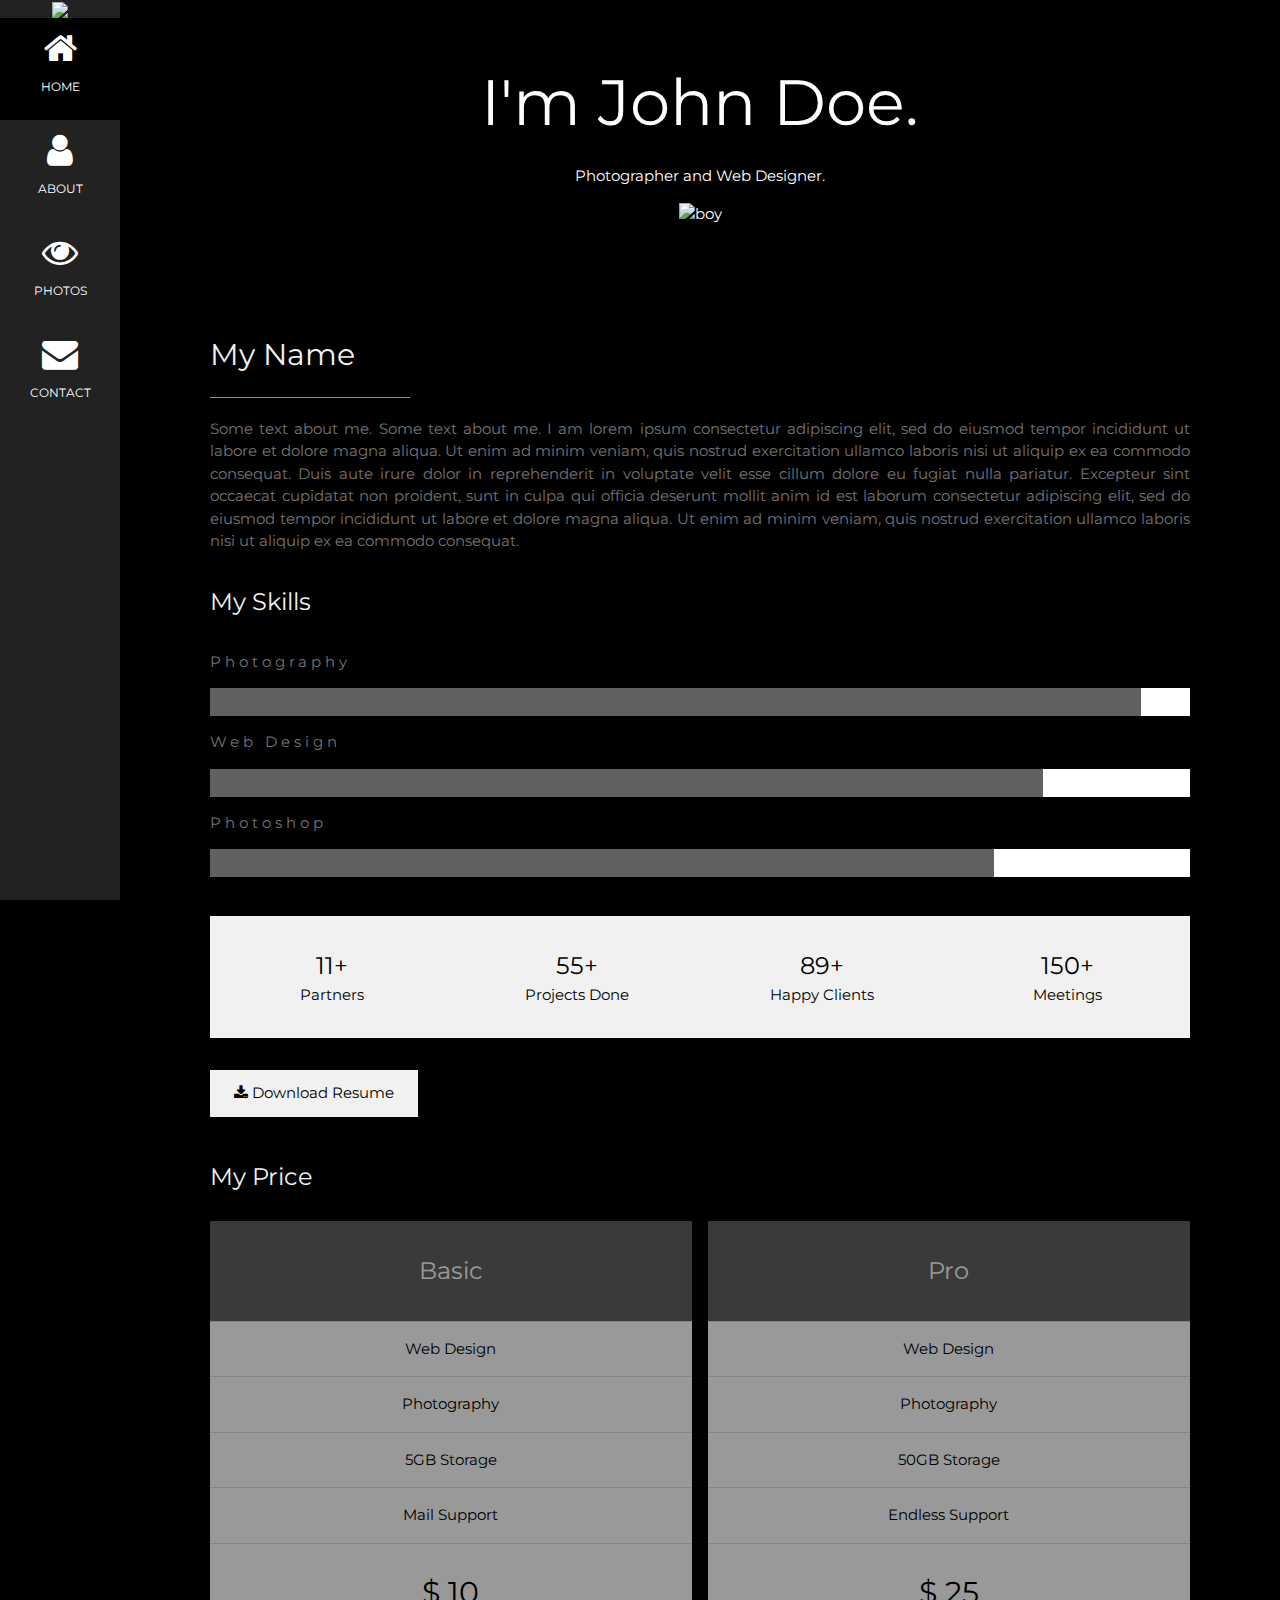
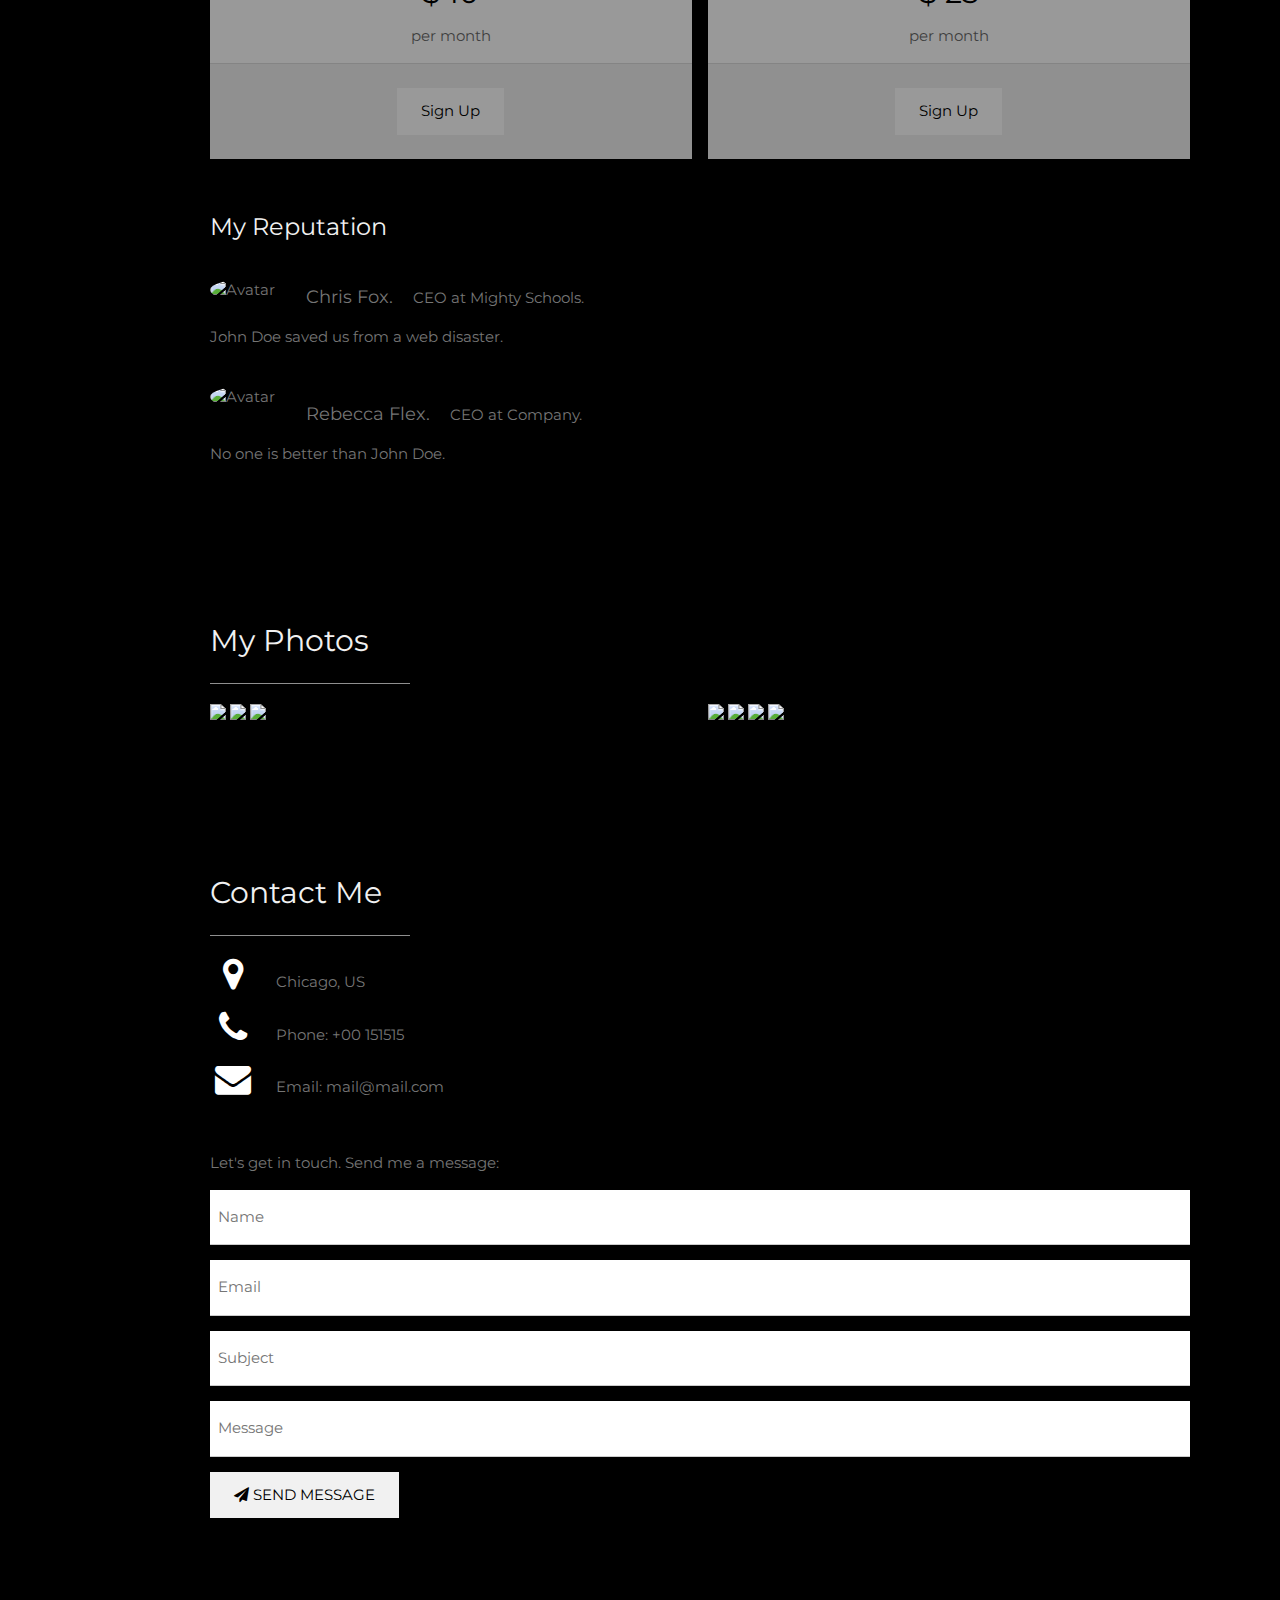
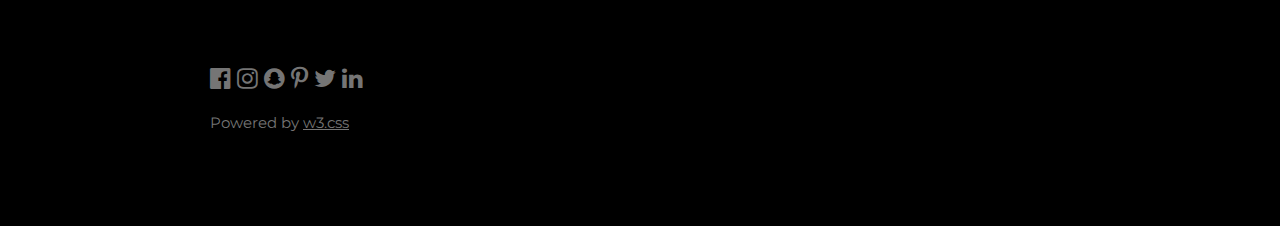
==== index.html @ 0ab986b0 "html: index.html from w3schools -- free to use." ====
<!DOCTYPE html>
<html>
  <head>
    <title>W3.CSS Template</title>
    <meta charset="UTF-8" />
    <meta name="viewport" content="width=device-width, initial-scale=1" />
    <link rel="stylesheet" href="https://www.w3schools.com/w3css/4/w3.css" />
    <link
      rel="stylesheet"
      href="https://fonts.googleapis.com/css?family=Montserrat"
    />
    <link
      rel="stylesheet"
      href="https://cdnjs.cloudflare.com/ajax/libs/font-awesome/4.7.0/css/font-awesome.min.css"
    />
    <style>
      body,
      h1,
      h2,
      h3,
      h4,
      h5,
      h6 {
        font-family: "Montserrat", sans-serif;
      }
      .w3-row-padding img {
        margin-bottom: 12px;
      }
      /* Set the width of the sidebar to 120px */
      .w3-sidebar {
        width: 120px;
        background: #222;
      }
      /* Add a left margin to the "page content" that matches the width of the sidebar (120px) */
      #main {
        margin-left: 120px;
      }
      /* Remove margins from "page content" on small screens */
      @media only screen and (max-width: 600px) {
        #main {
          margin-left: 0;
        }
      }
    </style>
  </head>
  <body class="w3-black">
    <!-- Icon Bar (Sidebar - hidden on small screens) -->
    <nav class="w3-sidebar w3-bar-block w3-small w3-hide-small w3-center">
      <!-- Avatar image in top left corner -->
      <img src="/w3images/avatar_smoke.jpg" style="width: 100%" />
      <a href="#" class="w3-bar-item w3-button w3-padding-large w3-black">
        <i class="fa fa-home w3-xxlarge"></i>
        <p>HOME</p>
      </a>
      <a
        href="#about"
        class="w3-bar-item w3-button w3-padding-large w3-hover-black"
      >
        <i class="fa fa-user w3-xxlarge"></i>
        <p>ABOUT</p>
      </a>
      <a
        href="#photos"
        class="w3-bar-item w3-button w3-padding-large w3-hover-black"
      >
        <i class="fa fa-eye w3-xxlarge"></i>
        <p>PHOTOS</p>
      </a>
      <a
        href="#contact"
        class="w3-bar-item w3-button w3-padding-large w3-hover-black"
      >
        <i class="fa fa-envelope w3-xxlarge"></i>
        <p>CONTACT</p>
      </a>
    </nav>

    <!-- Navbar on small screens (Hidden on medium and large screens) -->
    <div class="w3-top w3-hide-large w3-hide-medium" id="myNavbar">
      <div
        class="w3-bar w3-black w3-opacity w3-hover-opacity-off w3-center w3-small"
      >
        <a href="#" class="w3-bar-item w3-button" style="width: 25% !important"
          >HOME</a
        >
        <a
          href="#about"
          class="w3-bar-item w3-button"
          style="width: 25% !important"
          >ABOUT</a
        >
        <a
          href="#photos"
          class="w3-bar-item w3-button"
          style="width: 25% !important"
          >PHOTOS</a
        >
        <a
          href="#contact"
          class="w3-bar-item w3-button"
          style="width: 25% !important"
          >CONTACT</a
        >
      </div>
    </div>

    <!-- Page Content -->
    <div class="w3-padding-large" id="main">
      <!-- Header/Home -->
      <header class="w3-container w3-padding-32 w3-center w3-black" id="home">
        <h1 class="w3-jumbo">
          <span class="w3-hide-small">I'm</span> John Doe.
        </h1>
        <p>Photographer and Web Designer.</p>
        <img
          src="/w3images/man_smoke.jpg"
          alt="boy"
          class="w3-image"
          width="992"
          height="1108"
        />
      </header>

      <!-- About Section -->
      <div class="w3-content w3-justify w3-text-grey w3-padding-64" id="about">
        <h2 class="w3-text-light-grey">My Name</h2>
        <hr style="width: 200px" class="w3-opacity" />
        <p>
          Some text about me. Some text about me. I am lorem ipsum consectetur
          adipiscing elit, sed do eiusmod tempor incididunt ut labore et dolore
          magna aliqua. Ut enim ad minim veniam, quis nostrud exercitation
          ullamco laboris nisi ut aliquip ex ea commodo consequat. Duis aute
          irure dolor in reprehenderit in voluptate velit esse cillum dolore eu
          fugiat nulla pariatur. Excepteur sint occaecat cupidatat non proident,
          sunt in culpa qui officia deserunt mollit anim id est laborum
          consectetur adipiscing elit, sed do eiusmod tempor incididunt ut
          labore et dolore magna aliqua. Ut enim ad minim veniam, quis nostrud
          exercitation ullamco laboris nisi ut aliquip ex ea commodo consequat.
        </p>
        <h3 class="w3-padding-16 w3-text-light-grey">My Skills</h3>
        <p class="w3-wide">Photography</p>
        <div class="w3-white">
          <div class="w3-dark-grey" style="height: 28px; width: 95%"></div>
        </div>
        <p class="w3-wide">Web Design</p>
        <div class="w3-white">
          <div class="w3-dark-grey" style="height: 28px; width: 85%"></div>
        </div>
        <p class="w3-wide">Photoshop</p>
        <div class="w3-white">
          <div class="w3-dark-grey" style="height: 28px; width: 80%"></div>
        </div>
        <br />

        <div class="w3-row w3-center w3-padding-16 w3-section w3-light-grey">
          <div class="w3-quarter w3-section">
            <span class="w3-xlarge">11+</span><br />
            Partners
          </div>
          <div class="w3-quarter w3-section">
            <span class="w3-xlarge">55+</span><br />
            Projects Done
          </div>
          <div class="w3-quarter w3-section">
            <span class="w3-xlarge">89+</span><br />
            Happy Clients
          </div>
          <div class="w3-quarter w3-section">
            <span class="w3-xlarge">150+</span><br />
            Meetings
          </div>
        </div>

        <button class="w3-button w3-light-grey w3-padding-large w3-section">
          <i class="fa fa-download"></i> Download Resume
        </button>

        <!-- Grid for pricing tables -->
        <h3 class="w3-padding-16 w3-text-light-grey">My Price</h3>
        <div class="w3-row-padding" style="margin: 0 -16px">
          <div class="w3-half w3-margin-bottom">
            <ul
              class="w3-ul w3-white w3-center w3-opacity w3-hover-opacity-off"
            >
              <li class="w3-dark-grey w3-xlarge w3-padding-32">Basic</li>
              <li class="w3-padding-16">Web Design</li>
              <li class="w3-padding-16">Photography</li>
              <li class="w3-padding-16">5GB Storage</li>
              <li class="w3-padding-16">Mail Support</li>
              <li class="w3-padding-16">
                <h2>$ 10</h2>
                <span class="w3-opacity">per month</span>
              </li>
              <li class="w3-light-grey w3-padding-24">
                <button
                  class="w3-button w3-white w3-padding-large w3-hover-black"
                >
                  Sign Up
                </button>
              </li>
            </ul>
          </div>

          <div class="w3-half">
            <ul
              class="w3-ul w3-white w3-center w3-opacity w3-hover-opacity-off"
            >
              <li class="w3-dark-grey w3-xlarge w3-padding-32">Pro</li>
              <li class="w3-padding-16">Web Design</li>
              <li class="w3-padding-16">Photography</li>
              <li class="w3-padding-16">50GB Storage</li>
              <li class="w3-padding-16">Endless Support</li>
              <li class="w3-padding-16">
                <h2>$ 25</h2>
                <span class="w3-opacity">per month</span>
              </li>
              <li class="w3-light-grey w3-padding-24">
                <button
                  class="w3-button w3-white w3-padding-large w3-hover-black"
                >
                  Sign Up
                </button>
              </li>
            </ul>
          </div>
          <!-- End Grid/Pricing tables -->
        </div>

        <!-- Testimonials -->
        <h3 class="w3-padding-24 w3-text-light-grey">My Reputation</h3>
        <img
          src="/w3images/bandmember.jpg"
          alt="Avatar"
          class="w3-left w3-circle w3-margin-right"
          style="width: 80px"
        />
        <p>
          <span class="w3-large w3-margin-right">Chris Fox.</span> CEO at Mighty
          Schools.
        </p>
        <p>John Doe saved us from a web disaster.</p>
        <br />

        <img
          src="/w3images/avatar_g2.jpg"
          alt="Avatar"
          class="w3-left w3-circle w3-margin-right"
          style="width: 80px"
        />
        <p>
          <span class="w3-large w3-margin-right">Rebecca Flex.</span> CEO at
          Company.
        </p>
        <p>No one is better than John Doe.</p>
        <!-- End About Section -->
      </div>

      <!-- Portfolio Section -->
      <div class="w3-padding-64 w3-content" id="photos">
        <h2 class="w3-text-light-grey">My Photos</h2>
        <hr style="width: 200px" class="w3-opacity" />

        <!-- Grid for photos -->
        <div class="w3-row-padding" style="margin: 0 -16px">
          <div class="w3-half">
            <img src="/w3images/wedding.jpg" style="width: 100%" />
            <img src="/w3images/rocks.jpg" style="width: 100%" />
            <img src="/w3images/sailboat.jpg" style="width: 100%" />
          </div>

          <div class="w3-half">
            <img src="/w3images/underwater.jpg" style="width: 100%" />
            <img src="/w3images/chef.jpg" style="width: 100%" />
            <img src="/w3images/wedding.jpg" style="width: 100%" />
            <img src="/w3images/p6.jpg" style="width: 100%" />
          </div>
          <!-- End photo grid -->
        </div>
        <!-- End Portfolio Section -->
      </div>

      <!-- Contact Section -->
      <div class="w3-padding-64 w3-content w3-text-grey" id="contact">
        <h2 class="w3-text-light-grey">Contact Me</h2>
        <hr style="width: 200px" class="w3-opacity" />

        <div class="w3-section">
          <p>
            <i
              class="fa fa-map-marker fa-fw w3-text-white w3-xxlarge w3-margin-right"
            ></i>
            Chicago, US
          </p>
          <p>
            <i
              class="fa fa-phone fa-fw w3-text-white w3-xxlarge w3-margin-right"
            ></i>
            Phone: +00 151515
          </p>
          <p>
            <i
              class="fa fa-envelope fa-fw w3-text-white w3-xxlarge w3-margin-right"
            >
            </i>
            Email: mail@mail.com
          </p>
        </div>
        <br />
        <p>Let's get in touch. Send me a message:</p>

        <form action="/action_page.php" target="_blank">
          <p>
            <input
              class="w3-input w3-padding-16"
              type="text"
              placeholder="Name"
              required
              name="Name"
            />
          </p>
          <p>
            <input
              class="w3-input w3-padding-16"
              type="text"
              placeholder="Email"
              required
              name="Email"
            />
          </p>
          <p>
            <input
              class="w3-input w3-padding-16"
              type="text"
              placeholder="Subject"
              required
              name="Subject"
            />
          </p>
          <p>
            <input
              class="w3-input w3-padding-16"
              type="text"
              placeholder="Message"
              required
              name="Message"
            />
          </p>
          <p>
            <button
              class="w3-button w3-light-grey w3-padding-large"
              type="submit"
            >
              <i class="fa fa-paper-plane"></i> SEND MESSAGE
            </button>
          </p>
        </form>
        <!-- End Contact Section -->
      </div>

      <!-- Footer -->
      <footer class="w3-content w3-padding-64 w3-text-grey w3-xlarge">
        <i class="fa fa-facebook-official w3-hover-opacity"></i>
        <i class="fa fa-instagram w3-hover-opacity"></i>
        <i class="fa fa-snapchat w3-hover-opacity"></i>
        <i class="fa fa-pinterest-p w3-hover-opacity"></i>
        <i class="fa fa-twitter w3-hover-opacity"></i>
        <i class="fa fa-linkedin w3-hover-opacity"></i>
        <p class="w3-medium">
          Powered by
          <a
            href="https://www.w3schools.com/w3css/default.asp"
            target="_blank"
            class="w3-hover-text-green"
            >w3.css</a
          >
        </p>
        <!-- End footer -->
      </footer>

      <!-- END PAGE CONTENT -->
    </div>
  </body>
</html>
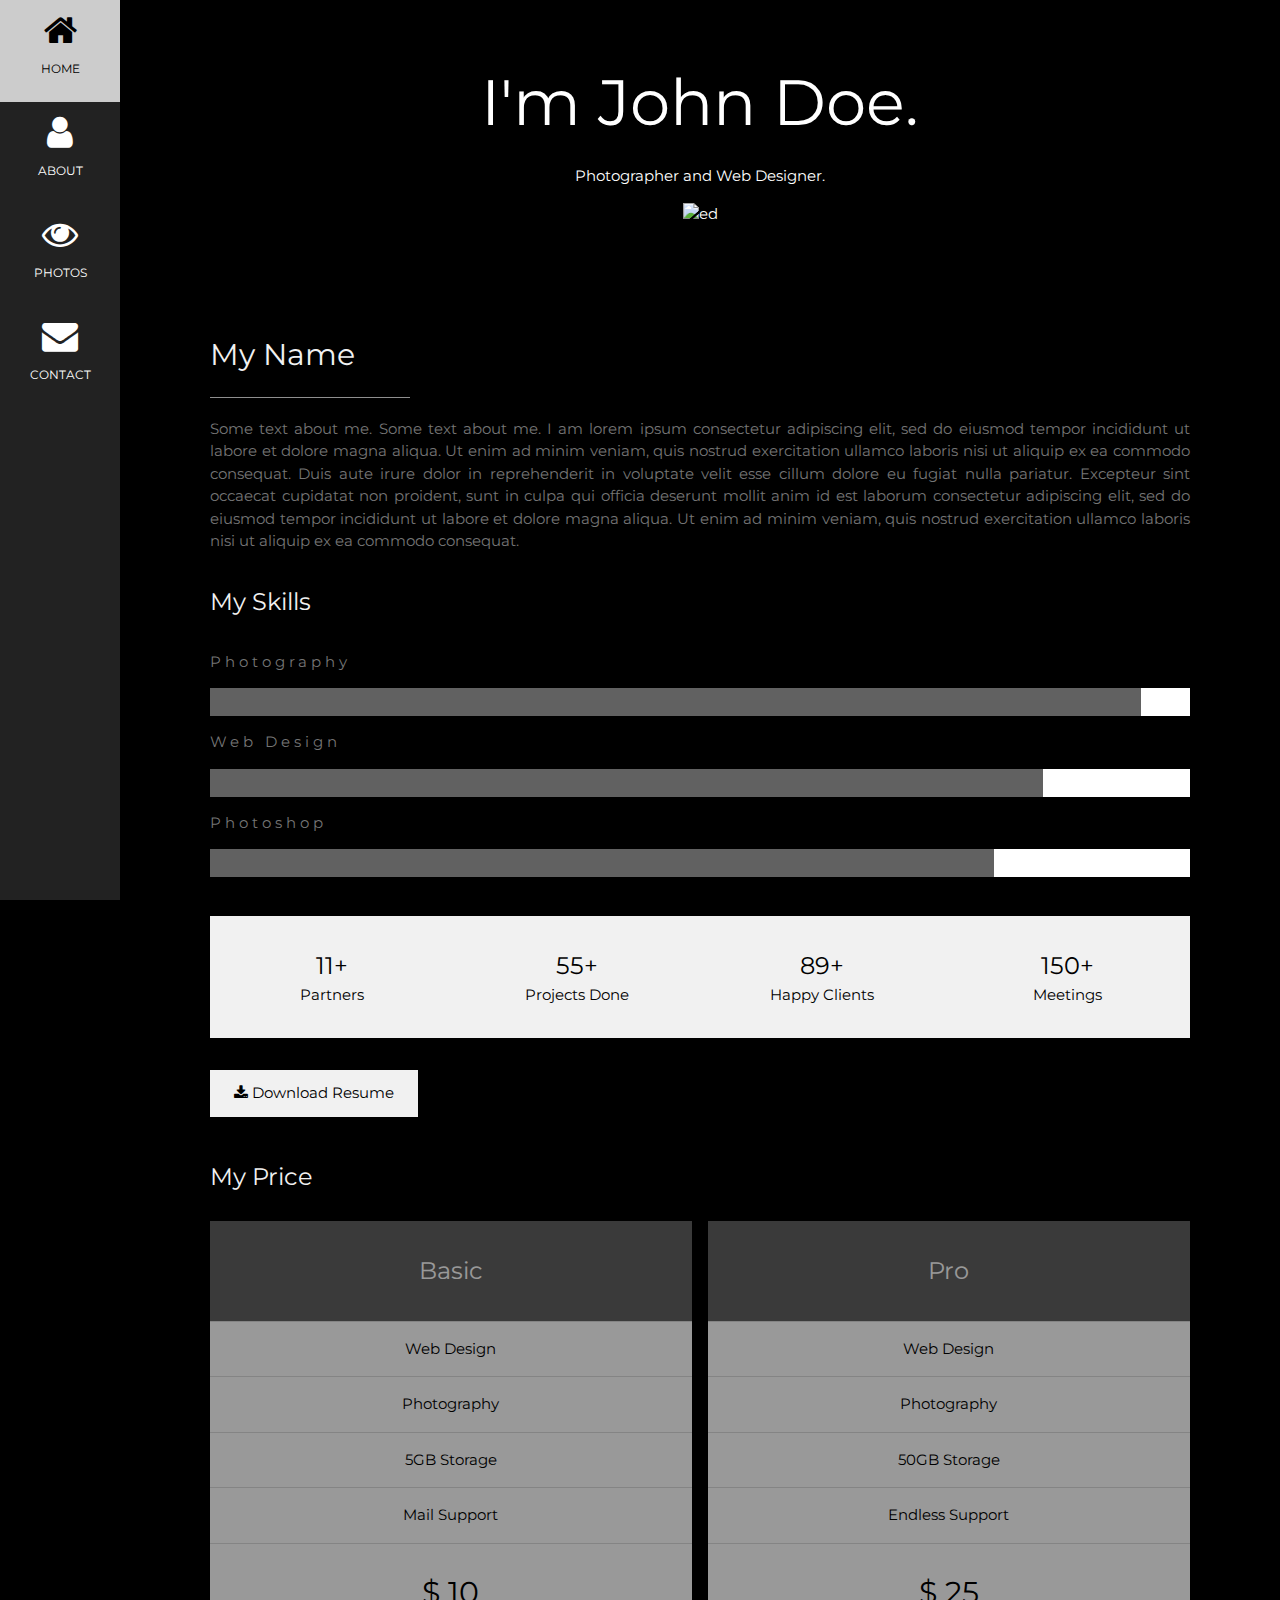
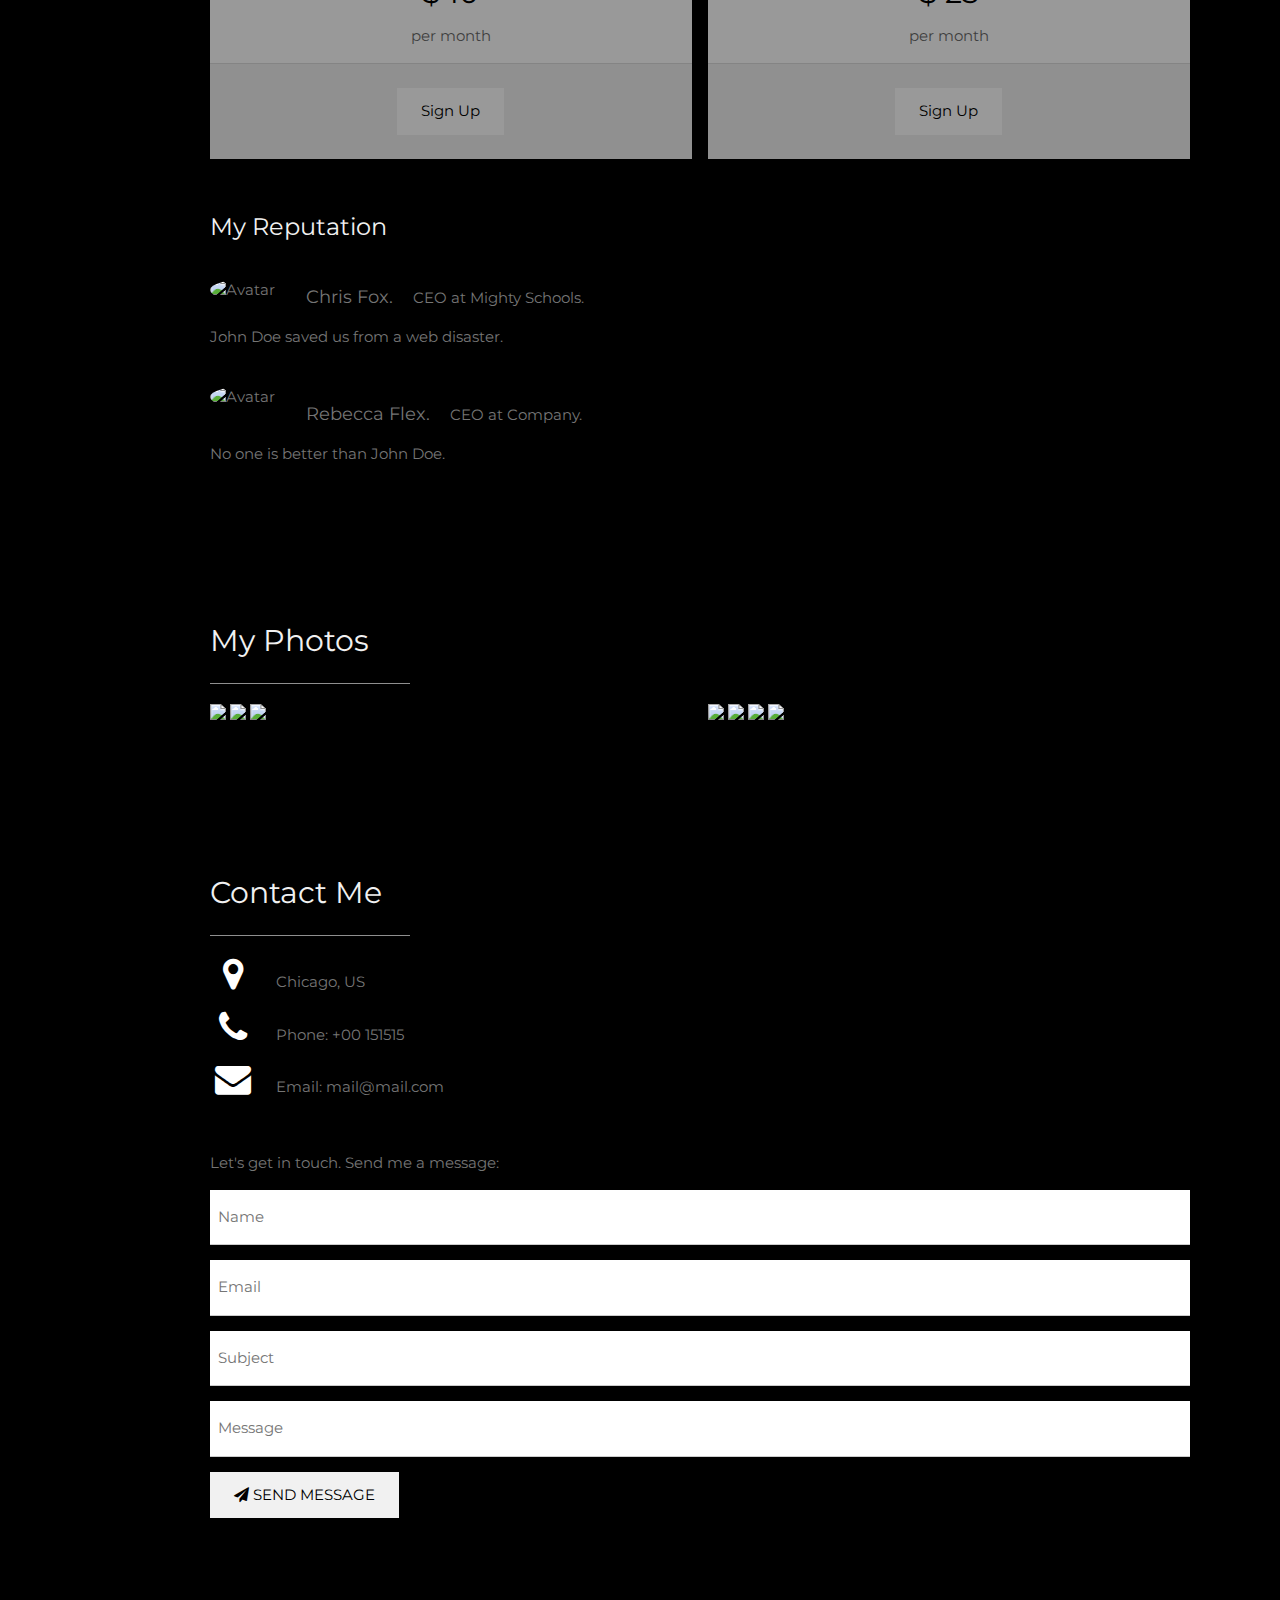
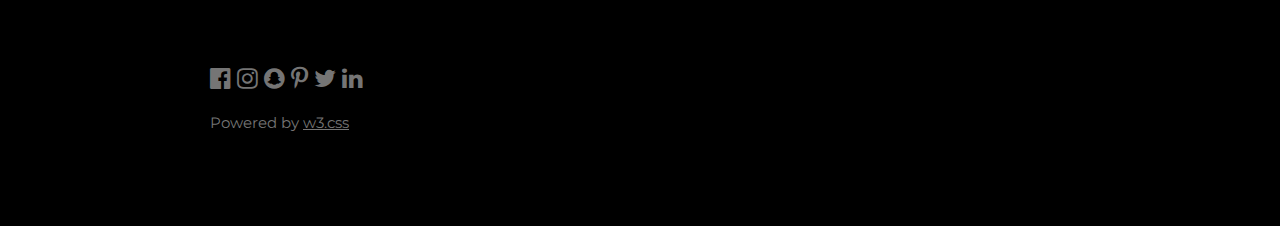
==== commit d5333517: "assets: add ed.png as main image." ====
--- a/index.html
+++ b/index.html
@@ -47,7 +47,7 @@
     <!-- Icon Bar (Sidebar - hidden on small screens) -->
     <nav class="w3-sidebar w3-bar-block w3-small w3-hide-small w3-center">
       <!-- Avatar image in top left corner -->
-      <img src="/w3images/avatar_smoke.jpg" style="width: 100%" />
+      <!-- <img src="/images/ed.png" style="width: 100%" /> -->
       <a href="#" class="w3-bar-item w3-button w3-padding-large w3-black">
         <i class="fa fa-home w3-xxlarge"></i>
         <p>HOME</p>
@@ -113,8 +113,8 @@
         </h1>
         <p>Photographer and Web Designer.</p>
         <img
-          src="/w3images/man_smoke.jpg"
-          alt="boy"
+          src="/images/ed.png"
+          alt="ed"
           class="w3-image"
           width="992"
           height="1108"
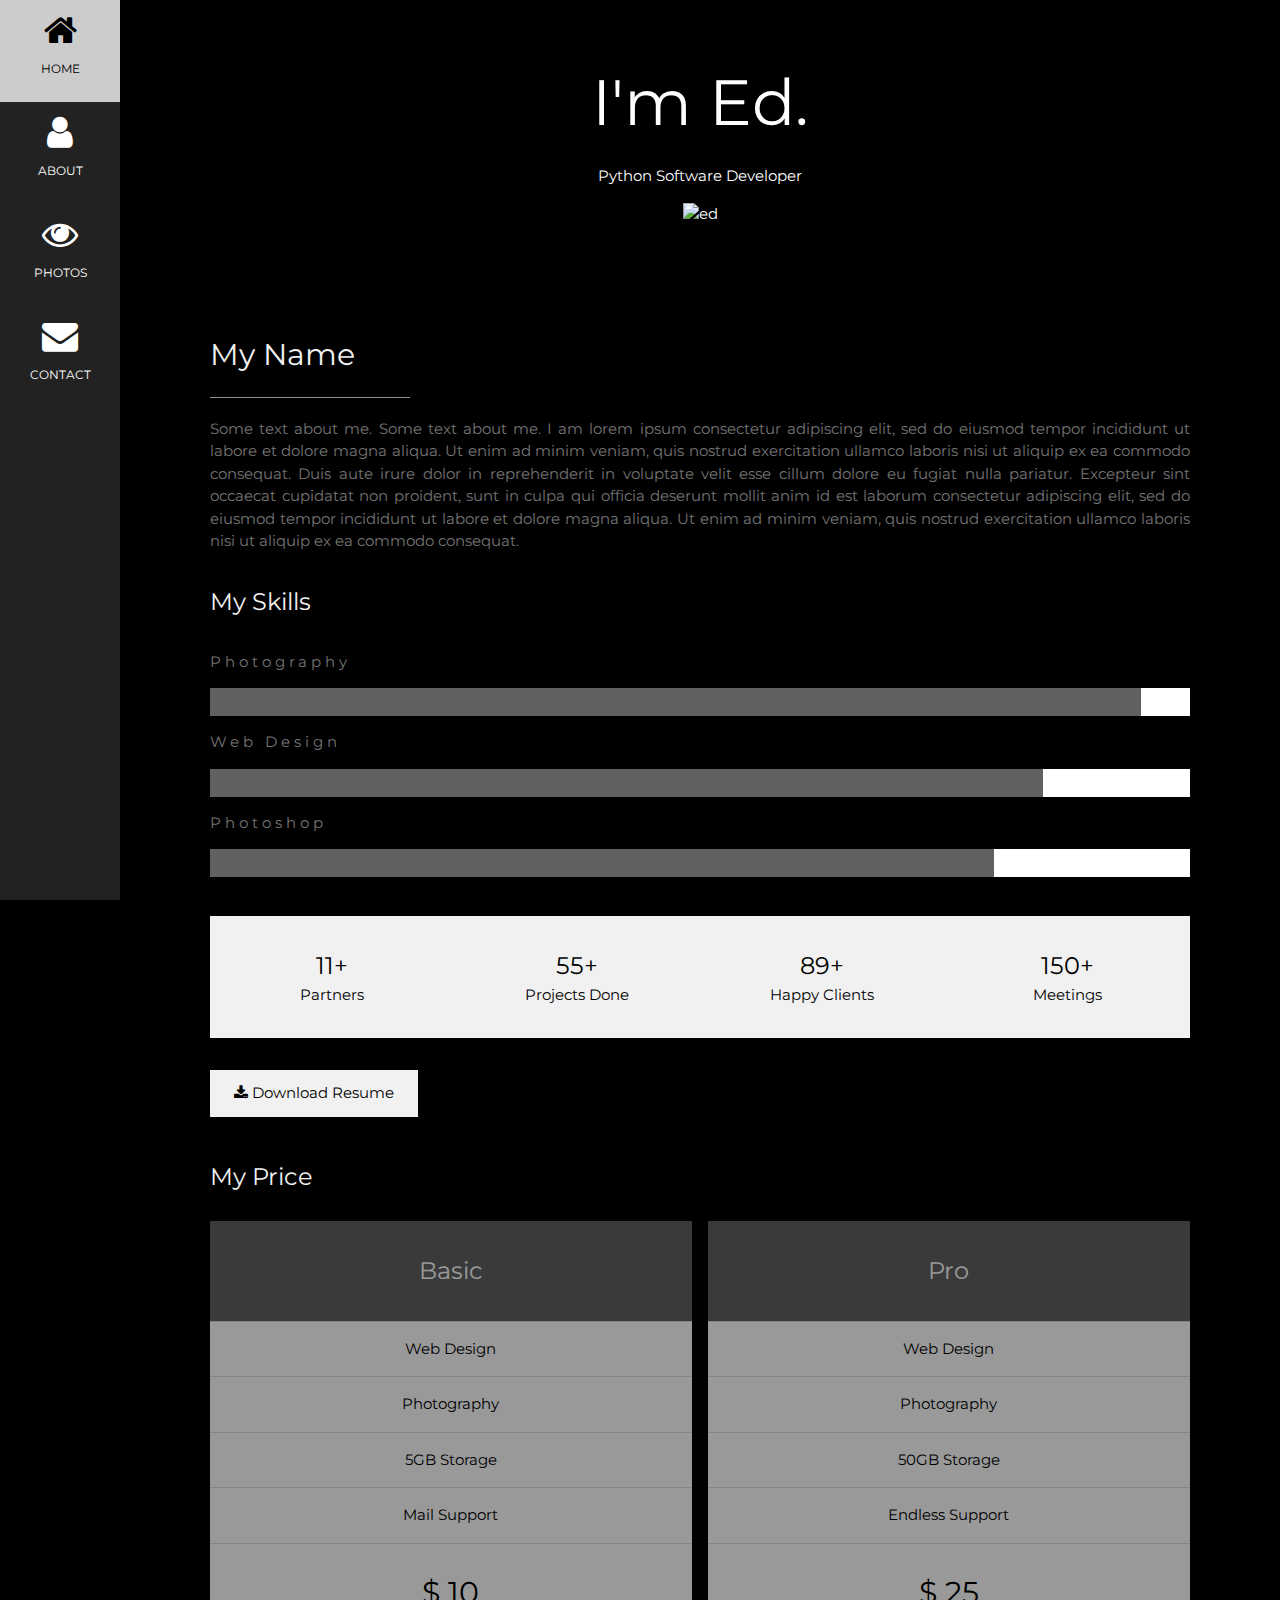
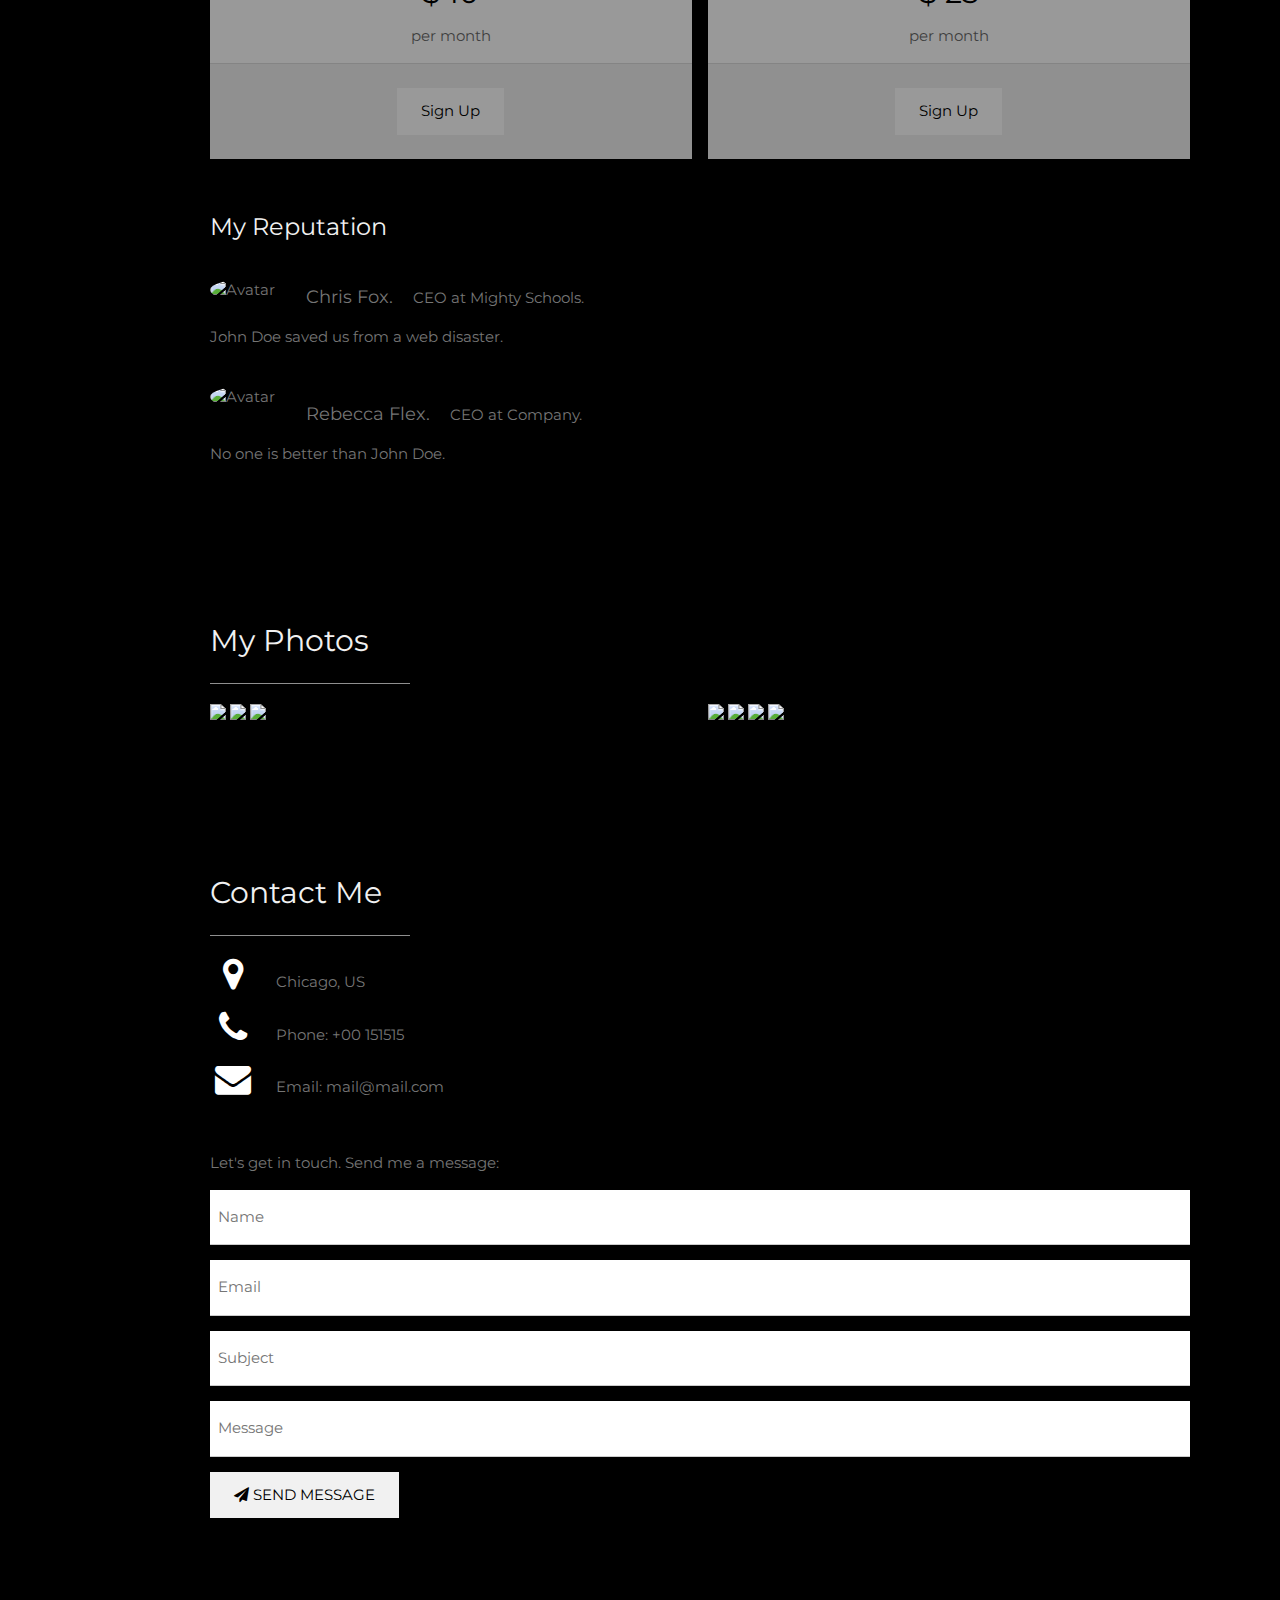
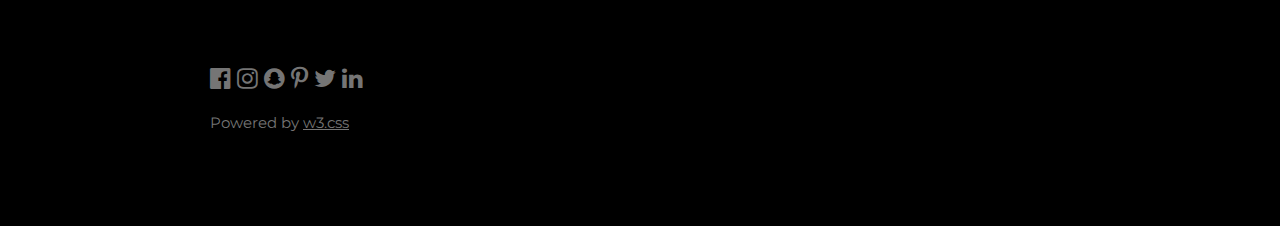
==== commit b4df6097: "html: update name and title." ====
--- a/index.html
+++ b/index.html
@@ -108,10 +108,8 @@
     <div class="w3-padding-large" id="main">
       <!-- Header/Home -->
       <header class="w3-container w3-padding-32 w3-center w3-black" id="home">
-        <h1 class="w3-jumbo">
-          <span class="w3-hide-small">I'm</span> John Doe.
-        </h1>
-        <p>Photographer and Web Designer.</p>
+        <h1 class="w3-jumbo"><span class="w3-hide-small">I'm</span> Ed.</h1>
+        <p>Python Software Developer</p>
         <img
           src="/images/ed.png"
           alt="ed"
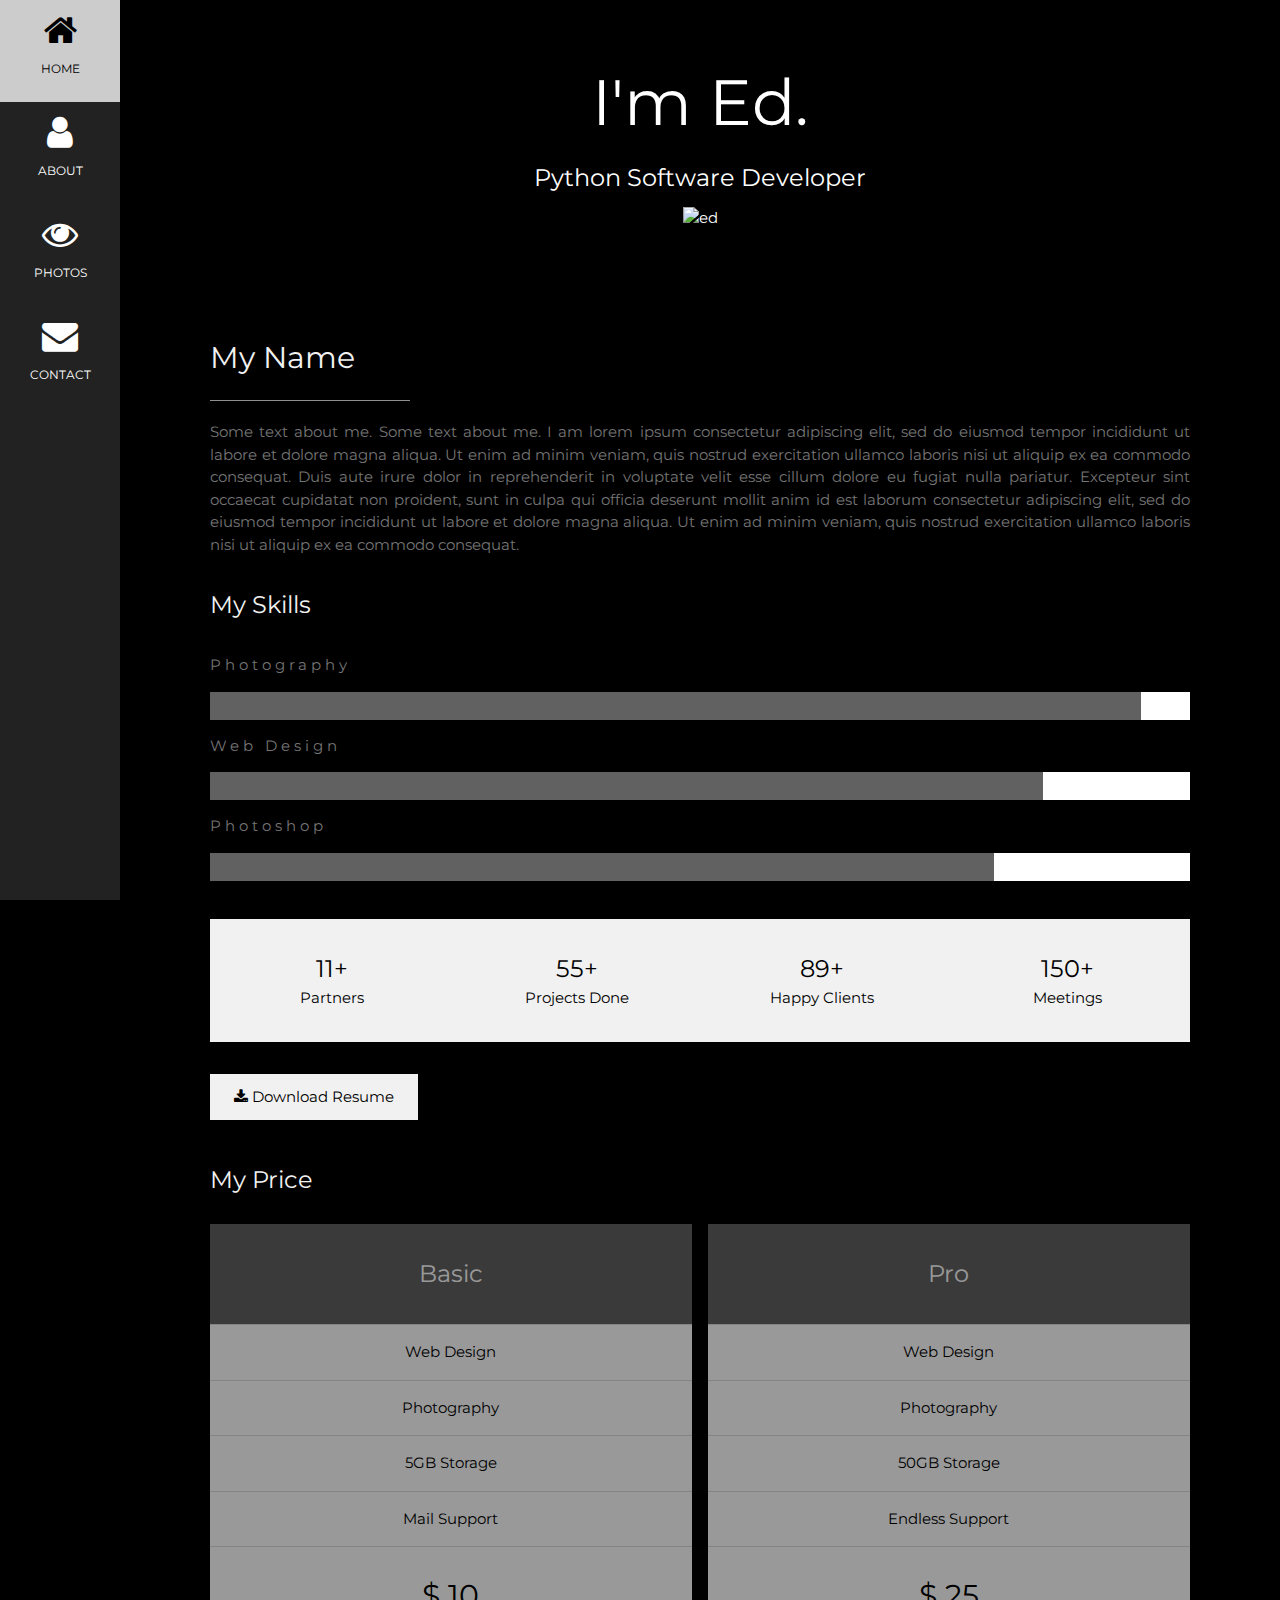
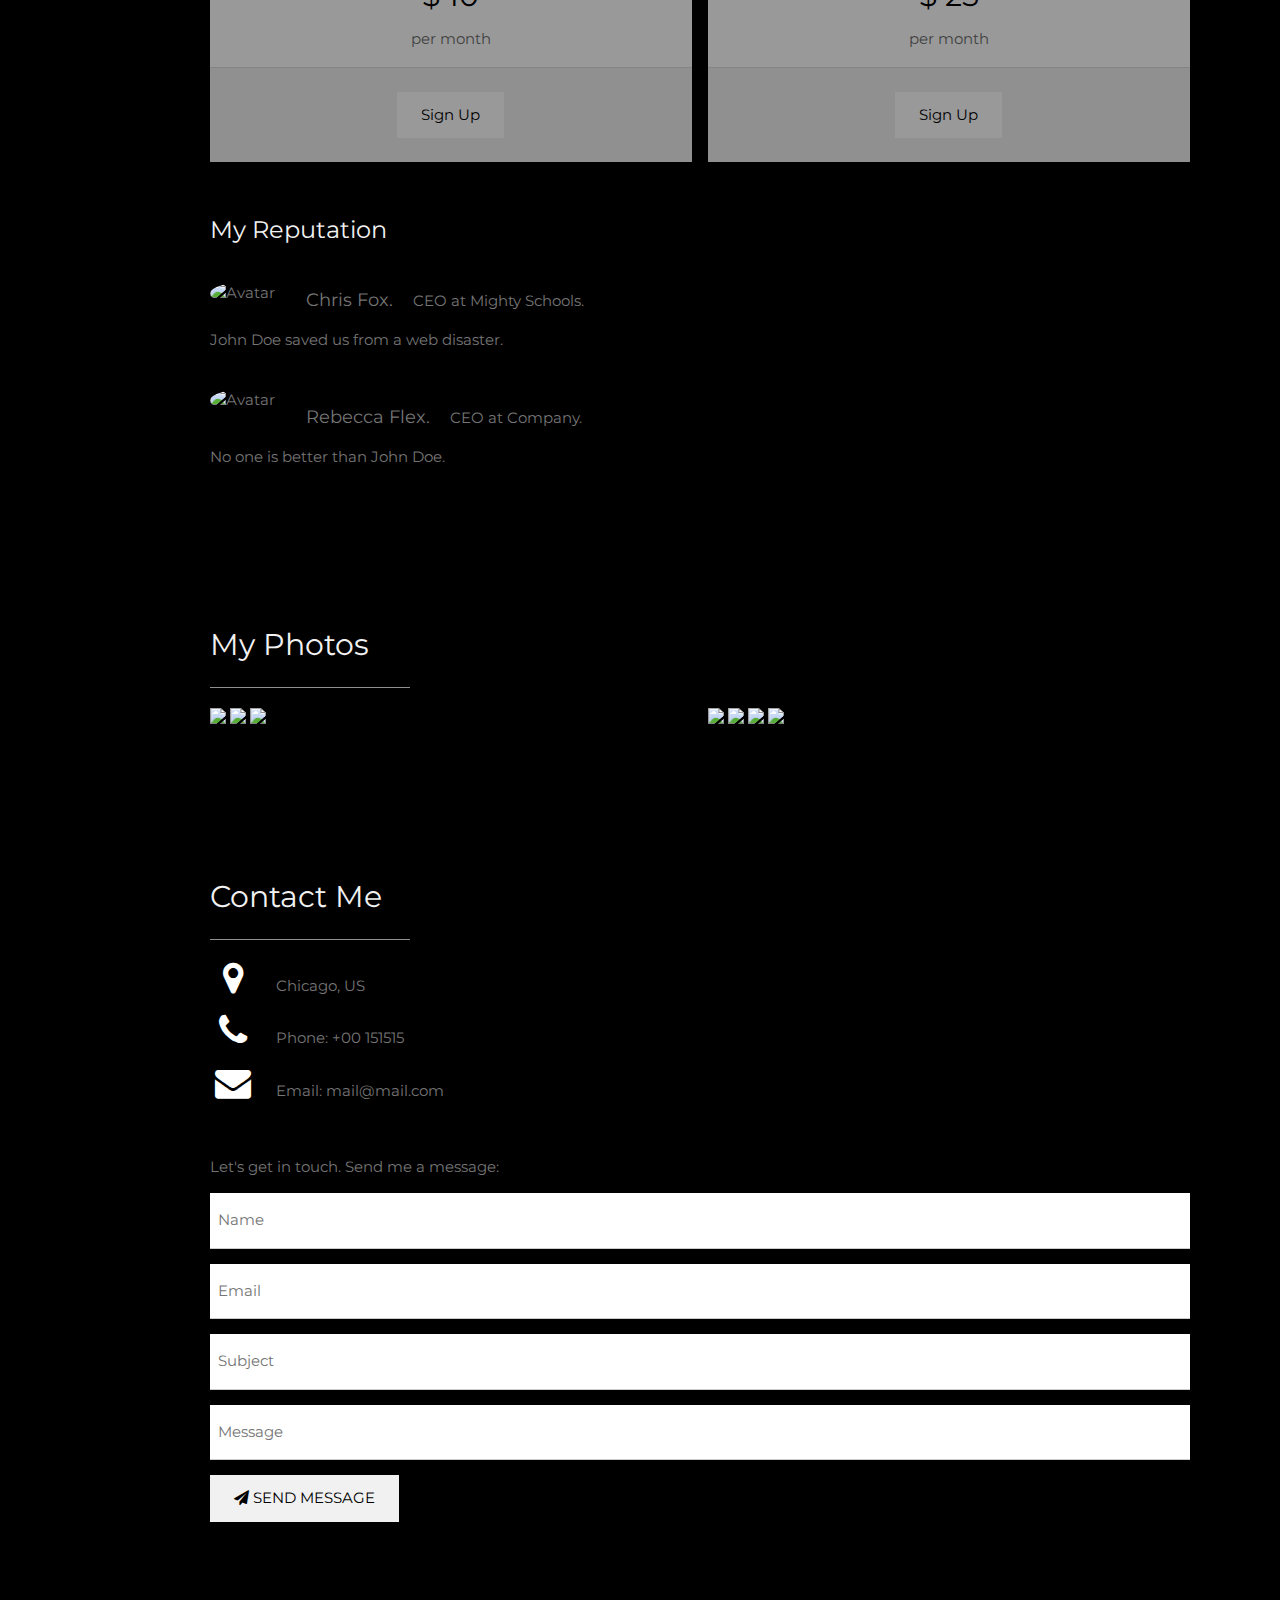
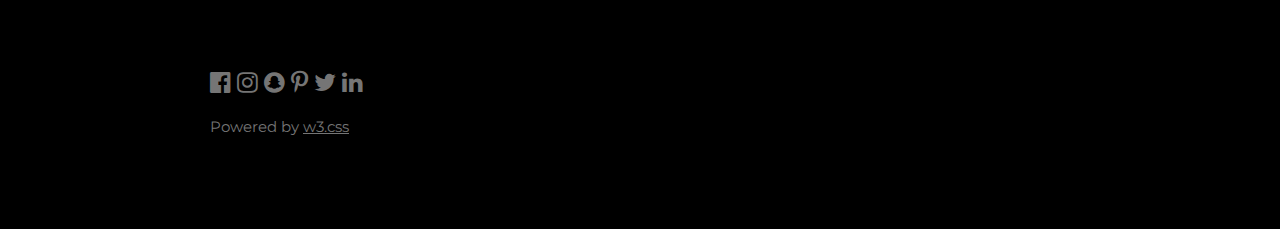
==== commit 7e96d894: "html: update title to use h3." ====
--- a/index.html
+++ b/index.html
@@ -1,10 +1,11 @@
 <!DOCTYPE html>
 <html>
   <head>
-    <title>W3.CSS Template</title>
+    <title>@edchelstephens</title>
     <meta charset="UTF-8" />
     <meta name="viewport" content="width=device-width, initial-scale=1" />
     <link rel="stylesheet" href="https://www.w3schools.com/w3css/4/w3.css" />
+    <link rel="icon" type="image/x-icon" href="/images/favicon.ico" />
     <link
       rel="stylesheet"
       href="https://fonts.googleapis.com/css?family=Montserrat"
@@ -46,8 +47,6 @@
   <body class="w3-black">
     <!-- Icon Bar (Sidebar - hidden on small screens) -->
     <nav class="w3-sidebar w3-bar-block w3-small w3-hide-small w3-center">
-      <!-- Avatar image in top left corner -->
-      <!-- <img src="/images/ed.png" style="width: 100%" /> -->
       <a href="#" class="w3-bar-item w3-button w3-padding-large w3-black">
         <i class="fa fa-home w3-xxlarge"></i>
         <p>HOME</p>
@@ -109,7 +108,7 @@
       <!-- Header/Home -->
       <header class="w3-container w3-padding-32 w3-center w3-black" id="home">
         <h1 class="w3-jumbo"><span class="w3-hide-small">I'm</span> Ed.</h1>
-        <p>Python Software Developer</p>
+        <h3>Python Software Developer</h3>
         <img
           src="/images/ed.png"
           alt="ed"
